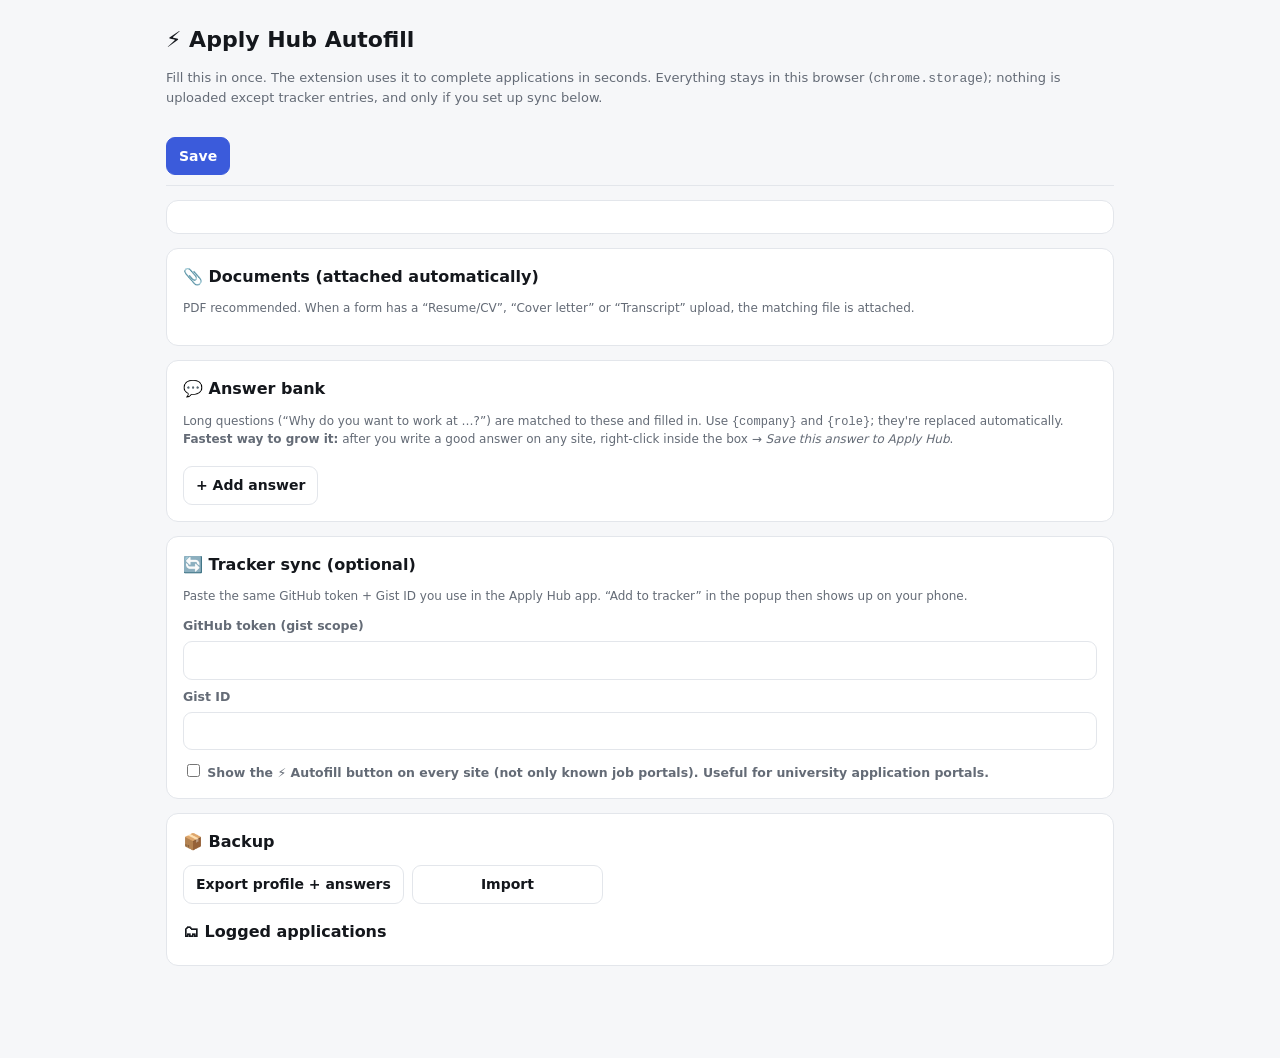
==== extension/options.html @ 92c19e60 "Apply Hub: internship scanner, grad tracker app, autofill extension Co-Authored-By: Claude Opus 5.5 " ====
<!doctype html>
<html>
<head>
  <meta charset="utf-8">
  <title>Apply Hub: Profile</title>
  <link rel="stylesheet" href="ui.css">
  <style>
    body { max-width: 980px; margin: 0 auto; padding: 24px 16px 80px; }
    h1 { font-size: 22px; margin: 0 0 4px; }
    h2 { font-size: 16px; margin: 0 0 6px; }
    .save-bar { position: sticky; top: 0; z-index: 5; background: var(--bg); padding: 10px 0; display: flex; gap: 10px; align-items: center; border-bottom: 1px solid var(--line); margin-bottom: 14px; }
    .ans { border-top: 1px solid var(--line); padding: 10px 0; }
    .doc { display: flex; justify-content: space-between; align-items: center; gap: 10px; padding: 6px 0; }
  </style>
</head>
<body>
  <h1>⚡ Apply Hub Autofill</h1>
  <p class="muted small">Fill this in once. The extension uses it to complete applications in seconds. Everything stays in this browser (<code>chrome.storage</code>); nothing is uploaded except tracker entries, and only if you set up sync below.</p>
  <div class="save-bar"><button class="btn primary" id="save">Save</button><span id="saved" class="small muted"></span></div>

  <div class="card"><div id="profile" class="grid"></div></div>

  <div class="card">
    <h2>📎 Documents (attached automatically)</h2>
    <p class="tiny muted">PDF recommended. When a form has a “Resume/CV”, “Cover letter” or “Transcript” upload, the matching file is attached.</p>
    <div id="docs"></div>
  </div>

  <div class="card">
    <h2>💬 Answer bank</h2>
    <p class="tiny muted">Long questions (“Why do you want to work at …?”) are matched to these and filled in. Use <code>{company}</code> and <code>{role}</code>; they're replaced automatically.<br>
      <b>Fastest way to grow it:</b> after you write a good answer on any site, right-click inside the box → <i>Save this answer to Apply Hub</i>.</p>
    <div id="answers"></div>
    <button class="btn" id="add-answer">+ Add answer</button>
  </div>

  <div class="card">
    <h2>🔄 Tracker sync (optional)</h2>
    <p class="tiny muted">Paste the same GitHub token + Gist ID you use in the Apply Hub app. “Add to tracker” in the popup then shows up on your phone.</p>
    <label class="f">GitHub token (gist scope)</label><input id="ghToken" type="password" autocomplete="off">
    <label class="f">Gist ID</label><input id="gistId">
    <label class="f"><input type="checkbox" id="showEverywhere" style="width:auto"> Show the ⚡ Autofill button on every site (not only known job portals). Useful for university application portals.</label>
  </div>

  <div class="card">
    <h2>📦 Backup</h2>
    <div class="row" style="max-width:420px"><button class="btn" id="export">Export profile + answers</button><label class="btn" style="text-align:center">Import<input type="file" id="import" accept="application/json" hidden></label></div>
    <h2 style="margin-top:16px">🗂 Logged applications <span class="tiny muted" id="applied-count"></span></h2>
    <div id="applied" class="small"></div>
  </div>
  <script src="fields.js"></script>
  <script src="options.js"></script>
</body>
</html>
---- extension/ui.css ----
:root { --bg:#f6f7f9; --card:#fff; --ink:#14171c; --muted:#646b76; --line:#e3e6eb; --accent:#3b5bdb; color-scheme: light; }
@media (prefers-color-scheme: dark) { :root { --bg:#0e1013; --card:#171a1f; --ink:#e9ecf1; --muted:#9aa3ae; --line:#2a2f37; --accent:#7b93ff; color-scheme: dark; } }
* { box-sizing: border-box; }
body { margin: 0; font: 14px/1.45 system-ui, -apple-system, "Segoe UI", sans-serif; background: var(--bg); color: var(--ink); }
a { color: var(--accent); }
input, select, textarea { font: inherit; color: inherit; width: 100%; padding: 8px 10px; border: 1px solid var(--line); border-radius: 9px; background: var(--card); margin-top: 6px; }
textarea { min-height: 80px; resize: vertical; }
.btn { font: inherit; font-weight: 600; border: 1px solid var(--line); background: var(--card); color: var(--ink); padding: 8px 12px; border-radius: 9px; cursor: pointer; white-space: nowrap; margin-top: 6px; }
.btn.primary { background: var(--accent); color: #fff; border-color: var(--accent); }
.btn.block { width: 100%; padding: 11px; }
.btn.danger { color: #c92a2a; }
.row { display: flex; gap: 8px; align-items: center; }
.row > * { flex: 1; }
.between { justify-content: space-between; }
.between > * { flex: 0 1 auto; }
.small { font-size: 13px; } .tiny { font-size: 12px; } .muted { color: var(--muted); }
hr { border: 0; border-top: 1px solid var(--line); margin: 12px 0; }
.chips { display: flex; flex-wrap: wrap; gap: 6px; margin-top: 6px; }
.chip { font: inherit; font-size: 12.5px; border: 1px solid var(--line); background: var(--card); color: var(--ink); border-radius: 999px; padding: 4px 10px; cursor: pointer; }
.card { background: var(--card); border: 1px solid var(--line); border-radius: 12px; padding: 16px; margin-bottom: 14px; }
.grid { display: grid; grid-template-columns: repeat(auto-fill, minmax(260px, 1fr)); gap: 4px 14px; }
label.f { display: block; font-size: 12.5px; color: var(--muted); font-weight: 600; margin-top: 8px; }
label.f .hint { font-weight: 400; }
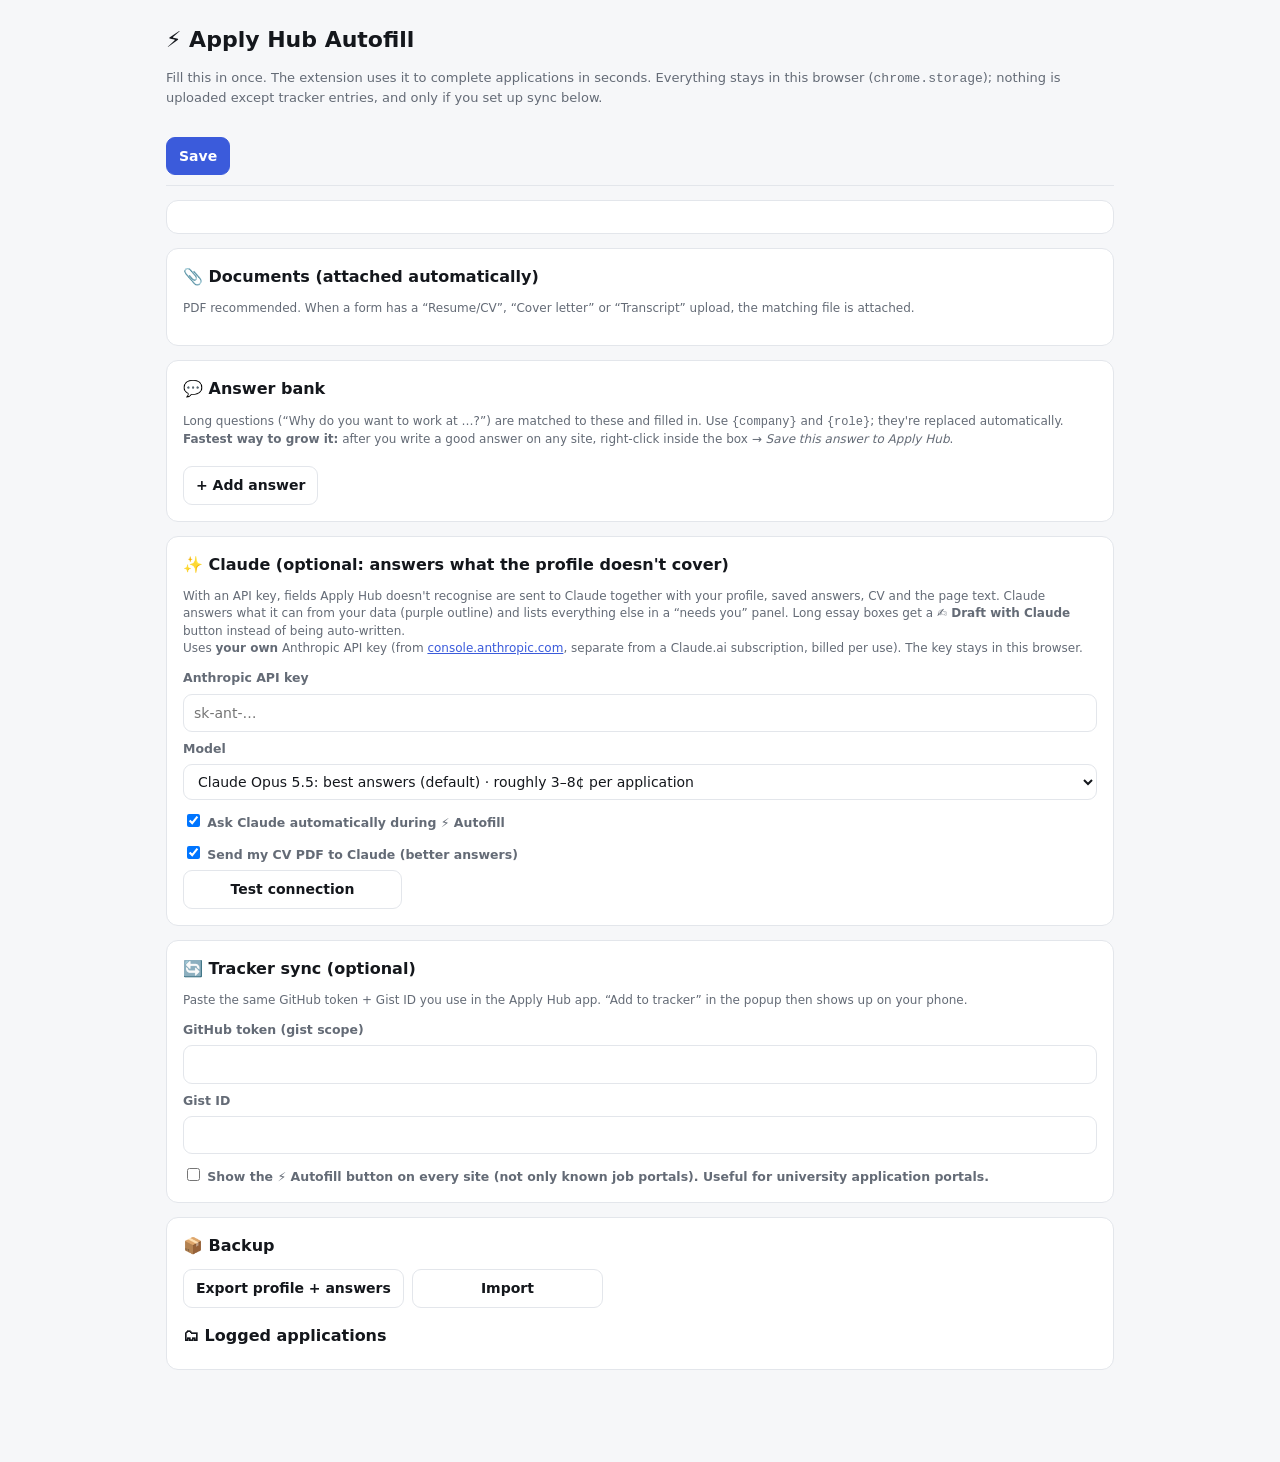
==== commit cb548eba: "Autofill: reliable custom dropdowns + Claude for unknown fields + ask-you panel + learning - Dropdow" ====
--- a/extension/options.html
+++ b/extension/options.html
@@ -35,6 +35,22 @@
   </div>
 
   <div class="card">
+    <h2>✨ Claude (optional: answers what the profile doesn't cover)</h2>
+    <p class="tiny muted">With an API key, fields Apply Hub doesn't recognise are sent to Claude together with your profile, saved answers, CV and the page text. Claude answers what it can from your data (purple outline) and lists everything else in a “needs you” panel. Long essay boxes get a <b>✍️ Draft with Claude</b> button instead of being auto-written.<br>
+      Uses <b>your own</b> Anthropic API key (from <a href="https://console.anthropic.com/settings/keys" target="_blank">console.anthropic.com</a>, separate from a Claude.ai subscription, billed per use). The key stays in this browser.</p>
+    <label class="f">Anthropic API key</label><input id="anthropicKey" type="password" autocomplete="off" placeholder="sk-ant-…">
+    <label class="f">Model</label>
+    <select id="claudeModel">
+      <option value="claude-opus-5-5">Claude Opus 5.5: best answers (default) · roughly 3–8¢ per application</option>
+      <option value="claude-sonnet-5-5">Claude Sonnet 5.5: faster · roughly 1–4¢</option>
+      <option value="claude-haiku-5-5">Claude Haiku 5.5: fastest, cheapest · under 1¢</option>
+    </select>
+    <label class="f"><input type="checkbox" id="useClaude" style="width:auto" checked> Ask Claude automatically during ⚡ Autofill</label>
+    <label class="f"><input type="checkbox" id="sendCv" style="width:auto" checked> Send my CV PDF to Claude (better answers)</label>
+    <div class="row" style="max-width:420px"><button class="btn" id="testClaude">Test connection</button><span id="claudeStatus" class="small muted"></span></div>
+  </div>
+
+  <div class="card">
     <h2>🔄 Tracker sync (optional)</h2>
     <p class="tiny muted">Paste the same GitHub token + Gist ID you use in the Apply Hub app. “Add to tracker” in the popup then shows up on your phone.</p>
     <label class="f">GitHub token (gist scope)</label><input id="ghToken" type="password" autocomplete="off">
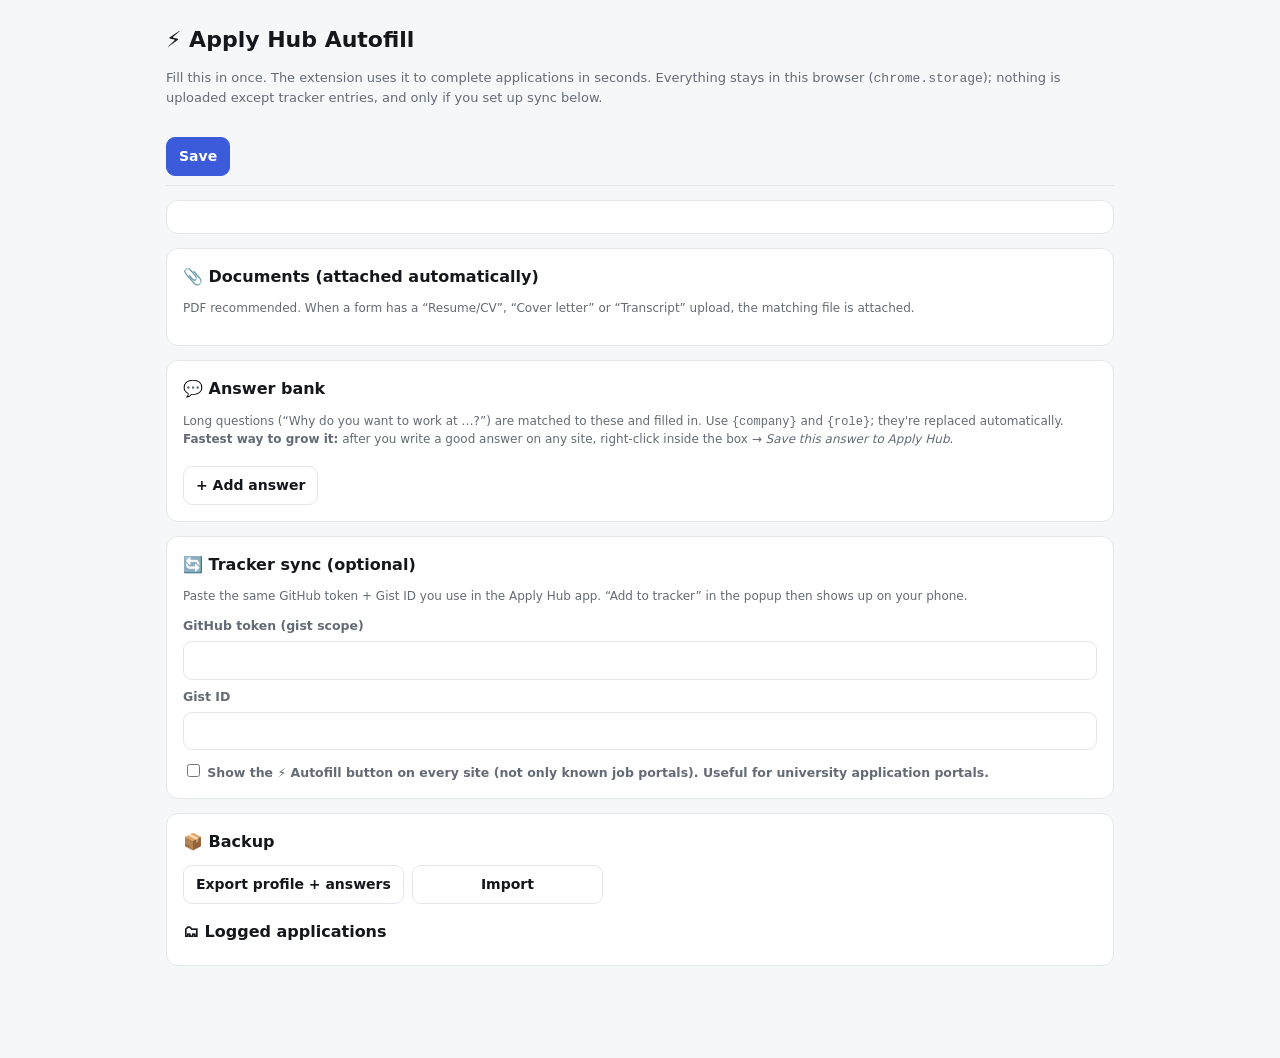
==== commit 5c517308: "Remove the paid Claude API feature; keep free needs-you panel and learning Co-Authored-By: Claude Op" ====
--- a/extension/options.html
+++ b/extension/options.html
@@ -35,22 +35,6 @@
   </div>
 
   <div class="card">
-    <h2>✨ Claude (optional: answers what the profile doesn't cover)</h2>
-    <p class="tiny muted">With an API key, fields Apply Hub doesn't recognise are sent to Claude together with your profile, saved answers, CV and the page text. Claude answers what it can from your data (purple outline) and lists everything else in a “needs you” panel. Long essay boxes get a <b>✍️ Draft with Claude</b> button instead of being auto-written.<br>
-      Uses <b>your own</b> Anthropic API key (from <a href="https://console.anthropic.com/settings/keys" target="_blank">console.anthropic.com</a>, separate from a Claude.ai subscription, billed per use). The key stays in this browser.</p>
-    <label class="f">Anthropic API key</label><input id="anthropicKey" type="password" autocomplete="off" placeholder="sk-ant-…">
-    <label class="f">Model</label>
-    <select id="claudeModel">
-      <option value="claude-opus-5-5">Claude Opus 5.5: best answers (default) · roughly 3–8¢ per application</option>
-      <option value="claude-sonnet-5-5">Claude Sonnet 5.5: faster · roughly 1–4¢</option>
-      <option value="claude-haiku-5-5">Claude Haiku 5.5: fastest, cheapest · under 1¢</option>
-    </select>
-    <label class="f"><input type="checkbox" id="useClaude" style="width:auto" checked> Ask Claude automatically during ⚡ Autofill</label>
-    <label class="f"><input type="checkbox" id="sendCv" style="width:auto" checked> Send my CV PDF to Claude (better answers)</label>
-    <div class="row" style="max-width:420px"><button class="btn" id="testClaude">Test connection</button><span id="claudeStatus" class="small muted"></span></div>
-  </div>
-
-  <div class="card">
     <h2>🔄 Tracker sync (optional)</h2>
     <p class="tiny muted">Paste the same GitHub token + Gist ID you use in the Apply Hub app. “Add to tracker” in the popup then shows up on your phone.</p>
     <label class="f">GitHub token (gist scope)</label><input id="ghToken" type="password" autocomplete="off">
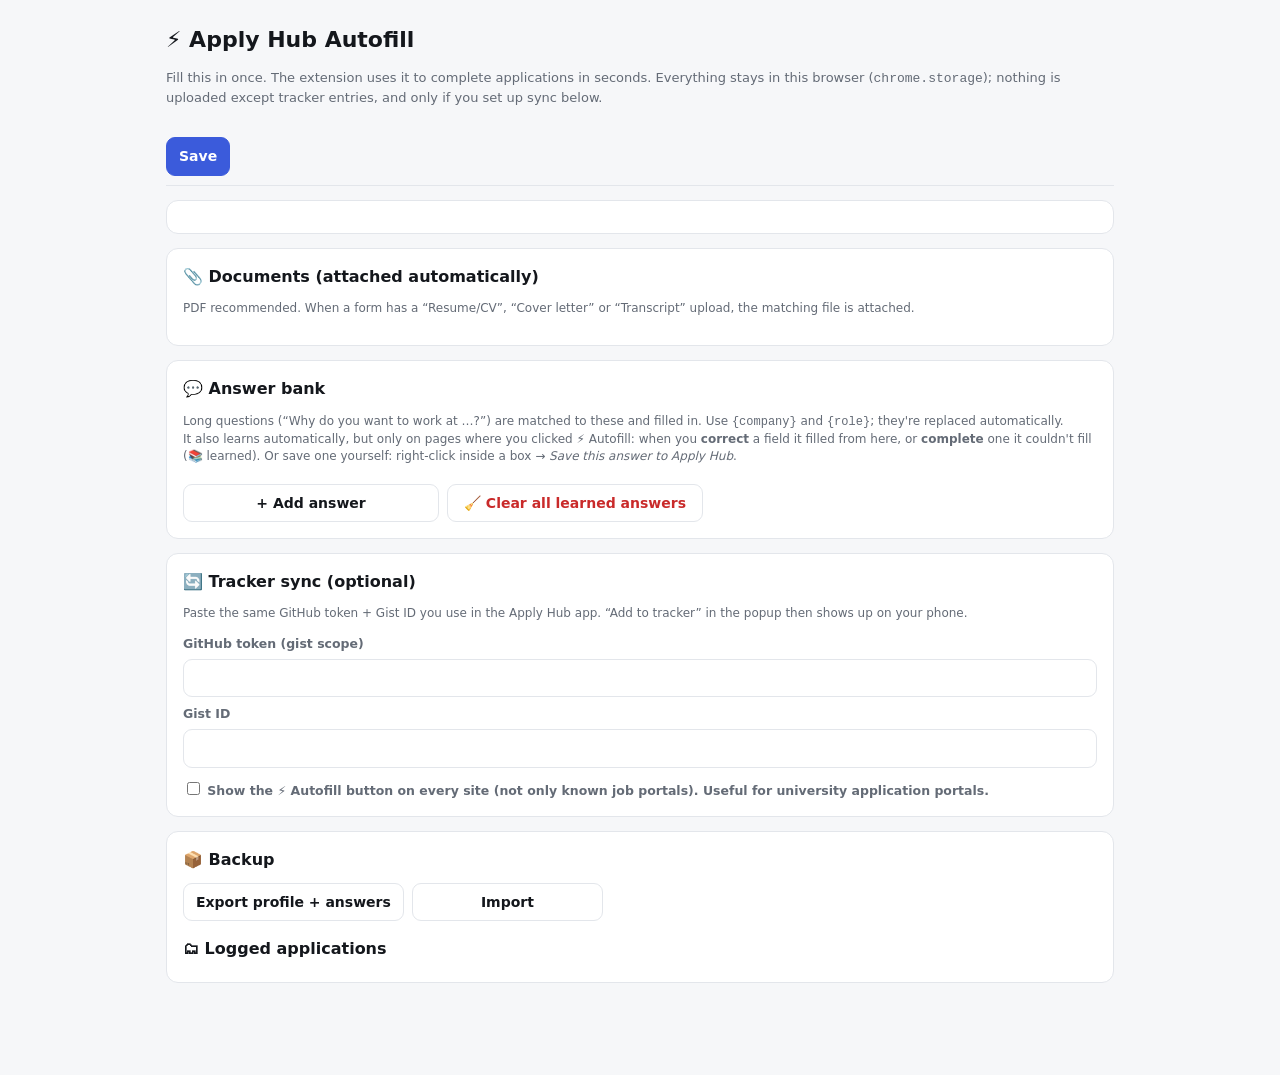
==== commit 0ae1672b: "Answer bank: learn only from autofill corrections/completions; purge junk learned elsewhere - Learni" ====
--- a/extension/options.html
+++ b/extension/options.html
@@ -29,9 +29,9 @@
   <div class="card">
     <h2>💬 Answer bank</h2>
     <p class="tiny muted">Long questions (“Why do you want to work at …?”) are matched to these and filled in. Use <code>{company}</code> and <code>{role}</code>; they're replaced automatically.<br>
-      <b>Fastest way to grow it:</b> after you write a good answer on any site, right-click inside the box → <i>Save this answer to Apply Hub</i>.</p>
+      It also learns automatically, but only on pages where you clicked ⚡ Autofill: when you <b>correct</b> a field it filled from here, or <b>complete</b> one it couldn't fill (📚 learned). Or save one yourself: right-click inside a box → <i>Save this answer to Apply Hub</i>.</p>
     <div id="answers"></div>
-    <button class="btn" id="add-answer">+ Add answer</button>
+    <div class="row" style="max-width:520px"><button class="btn" id="add-answer">+ Add answer</button><button class="btn danger" id="clear-learned">🧹 Clear all learned answers</button></div>
   </div>
 
   <div class="card">
